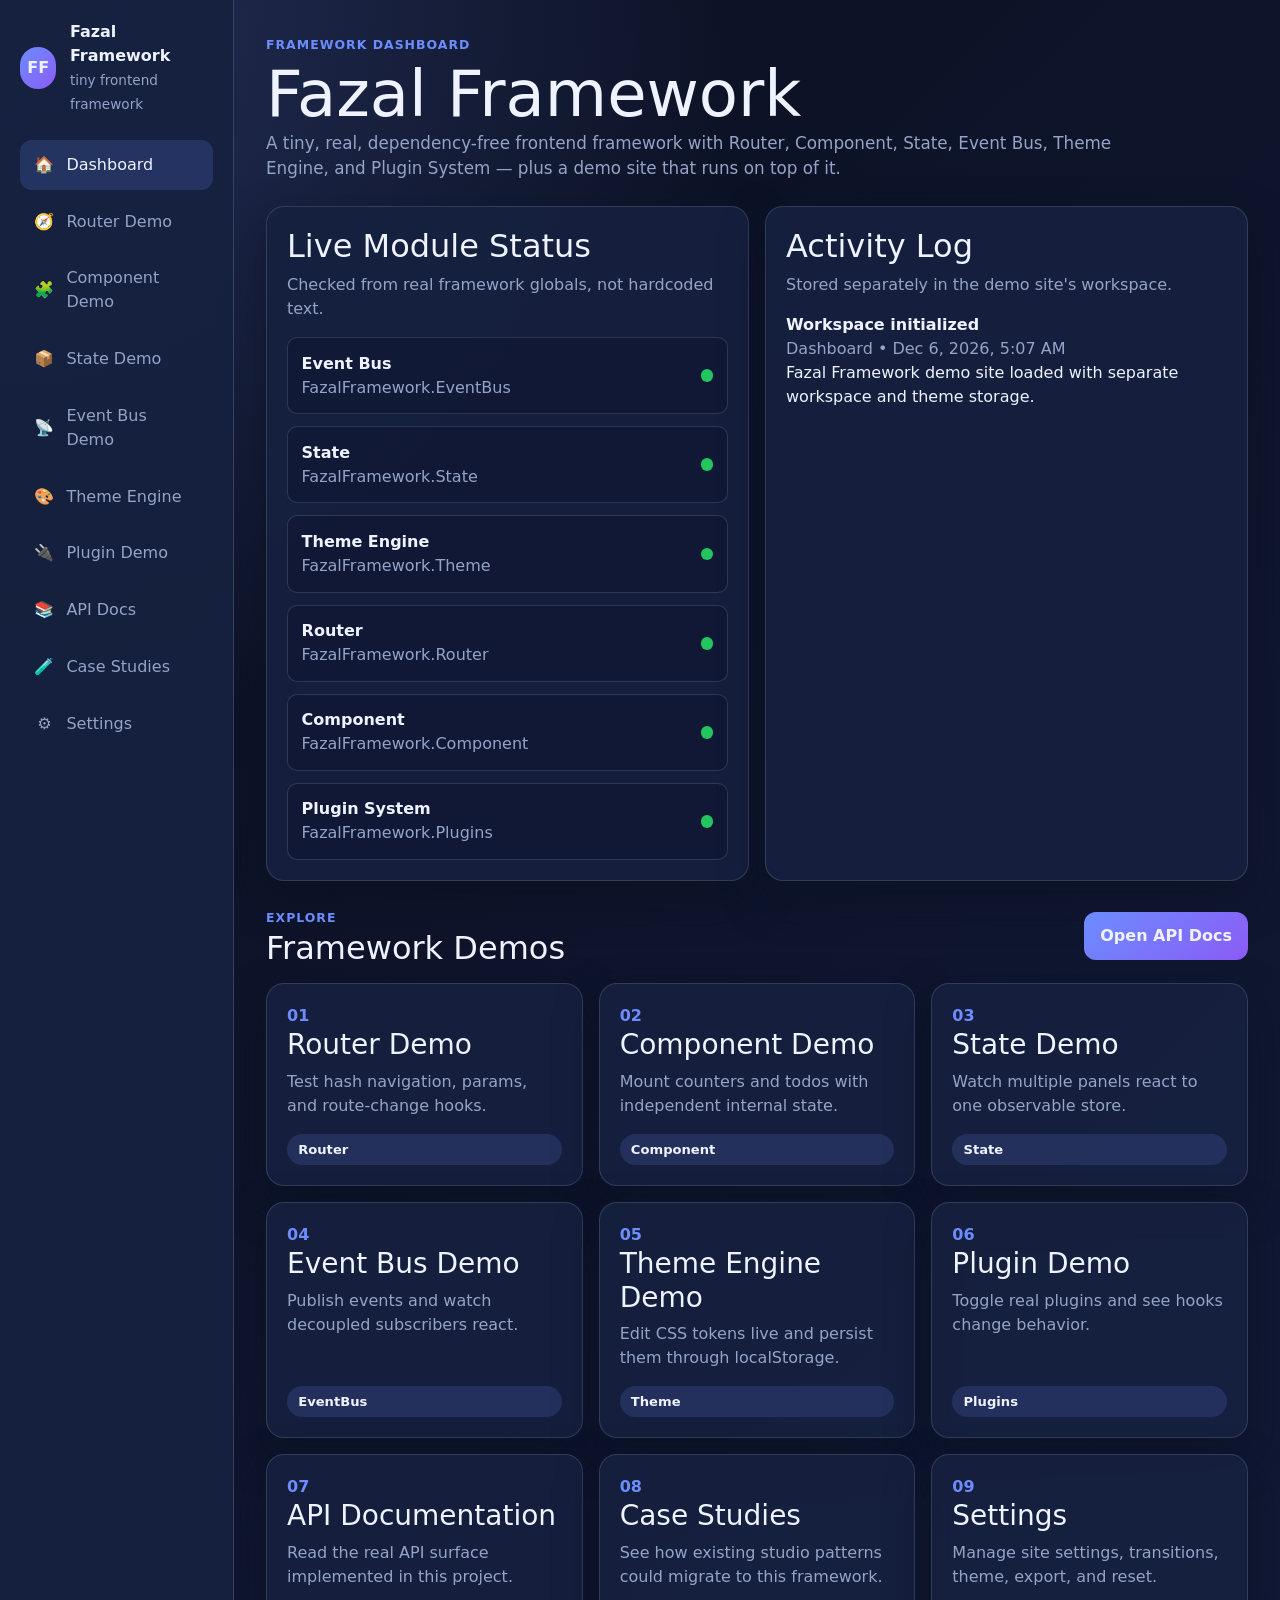
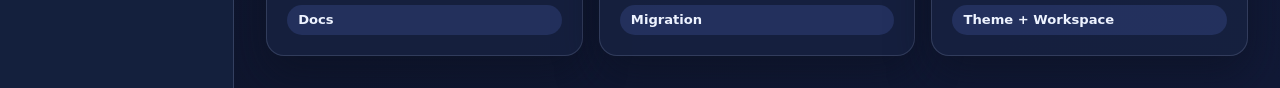
==== index.html @ 36706970 "Initial commit - Fazal Framework" ====
<!DOCTYPE html>
<html lang="en">

<head>
    <meta charset="UTF-8" />
    <meta name="viewport" content="width=device-width, initial-scale=1.0" />
    <title>Fazal Framework | Dashboard</title>

    <link href="https://cdn.jsdelivr.net/npm/bootstrap@5.3.3/dist/css/bootstrap.min.css" rel="stylesheet">
    <link rel="stylesheet" href="styles.css" />
    <link rel="stylesheet" href="css/dashboard.css" />
</head>

<body>
    <div class="app-shell" data-shell>
        <main class="main-content">
            <header class="page-header">
                <span class="eyebrow">Framework Dashboard</span>
                <h1 class="page-title">Fazal Framework</h1>
                <p class="page-subtitle">
                    A tiny, real, dependency-free frontend framework with Router, Component,
                    State, Event Bus, Theme Engine, and Plugin System — plus a demo site
                    that runs on top of it.
                </p>
            </header>

            <section class="grid grid-2 mb-4">
                <div class="card-panel">
                    <h2>Live Module Status</h2>
                    <p class="muted">Checked from real framework globals, not hardcoded text.</p>
                    <div class="module-status" id="moduleStatus"></div>
                </div>

                <div class="card-panel">
                    <h2>Activity Log</h2>
                    <p class="muted">Stored separately in the demo site's workspace.</p>
                    <div id="activityLog"></div>
                </div>
            </section>

            <section>
                <div class="d-flex justify-content-between align-items-center flex-wrap gap-3 mb-3">
                    <div>
                        <span class="eyebrow">Explore</span>
                        <h2 class="mb-0">Framework Demos</h2>
                    </div>
                    <a class="btn-theme" href="api-docs.html">Open API Docs</a>
                </div>

                <div class="grid grid-3" id="quickActions"></div>
            </section>
        </main>
    </div>

    <script src="https://code.jquery.com/jquery-3.7.1.min.js"></script>

    <script src="framework/fazal-event-bus.js"></script>
    <script src="framework/fazal-state.js"></script>
    <script src="framework/fazal-theme-engine.js"></script>
    <script src="framework/fazal-router.js"></script>
    <script src="framework/fazal-component.js"></script>
    <script src="framework/fazal-plugin-system.js"></script>
    <script src="framework/fazal-framework.js"></script>

    <script src="js/shared.js"></script>
    <script src="js/dashboard.js"></script>
</body>

</html>
---- styles.css ----
:root {
  --bg: #0b1020;
  --bg-soft: #111936;
  --card: #16213f;
  --text: #eef3ff;
  --muted: #95a3c7;
  --primary: #6c8cff;
  --secondary: #8b5cf6;
  --success: #22c55e;
  --warning: #f59e0b;
  --danger: #ef4444;
  --radius: 18px;
  --font-family: "Inter", system-ui, sans-serif;
}

* {
  box-sizing: border-box;
}

body {
  margin: 0;
  min-height: 100vh;
  background:
    radial-gradient(
      circle at top left,
      color-mix(in srgb, var(--primary), transparent 75%),
      transparent 35%
    ),
    linear-gradient(135deg, var(--bg), var(--bg-soft));
  color: var(--text);
  font-family: var(--font-family);
}

a {
  color: inherit;
  text-decoration: none;
}

button,
input,
select,
textarea {
  font: inherit;
}

.app-shell {
  min-height: 100vh;
  display: flex;
}

.sidebar {
  width: 280px;
  min-height: 100vh;
  position: sticky;
  top: 0;
  background: color-mix(in srgb, var(--card), transparent 6%);
  border-right: 1px solid color-mix(in srgb, var(--muted), transparent 75%);
  padding: 1.25rem;
  transition: width 220ms ease;
}

.sidebar.compact {
  width: 92px;
}

.brand {
  display: flex;
  gap: 0.85rem;
  align-items: center;
  margin-bottom: 1.5rem;
}

.brand-mark {
  width: 42px;
  height: 42px;
  border-radius: var(--radius);
  display: grid;
  place-items: center;
  background: linear-gradient(135deg, var(--primary), var(--secondary));
  color: var(--text);
  font-weight: 800;
}

.brand-text strong {
  display: block;
}

.brand-text span {
  color: var(--muted);
  font-size: 0.85rem;
}

.sidebar.compact .brand-text,
.sidebar.compact .nav-label {
  display: none;
}

.nav-list {
  display: grid;
  gap: 0.45rem;
}

.nav-link {
  display: flex;
  align-items: center;
  gap: 0.75rem;
  padding: 0.8rem 0.9rem;
  border-radius: calc(var(--radius) - 6px);
  color: var(--muted);
  transition: 180ms ease;
}

.nav-link:hover,
.nav-link.active {
  color: var(--text);
  background: color-mix(in srgb, var(--primary), transparent 82%);
}

.nav-icon {
  width: 1.25rem;
  text-align: center;
}

.main-content {
  width: 100%;
  padding: 2rem;
}

.page-header {
  margin-bottom: 1.5rem;
}

.eyebrow {
  color: var(--primary);
  font-weight: 700;
  letter-spacing: 0.08em;
  text-transform: uppercase;
  font-size: 0.78rem;
}

.page-title {
  font-size: clamp(2rem, 5vw, 4rem);
  line-height: 1;
  margin: 0.35rem 0;
}

.page-subtitle {
  max-width: 850px;
  color: var(--muted);
  font-size: 1.05rem;
}

.grid {
  display: grid;
  gap: 1rem;
}

.grid-2 {
  grid-template-columns: repeat(2, minmax(0, 1fr));
}

.grid-3 {
  grid-template-columns: repeat(3, minmax(0, 1fr));
}

.card-panel {
  background: color-mix(in srgb, var(--card), transparent 8%);
  border: 1px solid color-mix(in srgb, var(--muted), transparent 78%);
  border-radius: var(--radius);
  padding: 1.25rem;
  box-shadow: 0 18px 40px color-mix(in srgb, var(--bg), transparent 45%);
}

.card-panel h2,
.card-panel h3,
.card-panel h4 {
  margin-top: 0;
}

.muted {
  color: var(--muted);
}

.badge-soft {
  display: inline-flex;
  align-items: center;
  gap: 0.4rem;
  border-radius: 999px;
  padding: 0.35rem 0.7rem;
  background: color-mix(in srgb, var(--primary), transparent 84%);
  color: var(--text);
  font-size: 0.82rem;
  font-weight: 700;
}

.btn-theme {
  border: 0;
  border-radius: calc(var(--radius) - 6px);
  padding: 0.75rem 1rem;
  background: linear-gradient(135deg, var(--primary), var(--secondary));
  color: var(--text);
  font-weight: 800;
  cursor: pointer;
}

.btn-ghost {
  border: 1px solid color-mix(in srgb, var(--muted), transparent 70%);
  border-radius: calc(var(--radius) - 6px);
  padding: 0.75rem 1rem;
  background: transparent;
  color: var(--text);
  cursor: pointer;
}

.form-control,
.form-select {
  background-color: color-mix(in srgb, var(--bg-soft), transparent 12%);
  border-color: color-mix(in srgb, var(--muted), transparent 70%);
  color: var(--text);
}

.form-control:focus,
.form-select:focus {
  background-color: color-mix(in srgb, var(--bg-soft), transparent 5%);
  color: var(--text);
  border-color: var(--primary);
  box-shadow: 0 0 0 0.25rem color-mix(in srgb, var(--primary), transparent 78%);
}

.code-block,
pre {
  background: color-mix(in srgb, var(--bg), transparent 12%);
  border: 1px solid color-mix(in srgb, var(--muted), transparent 78%);
  border-radius: calc(var(--radius) - 6px);
  color: var(--text);
  padding: 1rem;
  overflow: auto;
}

code {
  color: var(--primary);
}

.status-message {
  position: fixed;
  right: 1rem;
  bottom: 1rem;
  max-width: 360px;
  z-index: 2000;
  border-radius: calc(var(--radius) - 6px);
  padding: 0.9rem 1rem;
  background: var(--card);
  color: var(--text);
  border: 1px solid color-mix(in srgb, var(--muted), transparent 70%);
  box-shadow: 0 18px 40px color-mix(in srgb, var(--bg), transparent 35%);
}

.transition-overlay {
  position: fixed;
  inset: 0;
  z-index: 3000;
  display: grid;
  place-items: center;
  background: var(--bg);
  color: var(--text);
  opacity: 1;
  pointer-events: all;
  transition: opacity 280ms ease;
}

.transition-overlay.is-hidden {
  opacity: 0;
  pointer-events: none;
}

.loader-box {
  display: grid;
  place-items: center;
  gap: 1rem;
  text-align: center;
}

.loader-ring {
  width: 52px;
  height: 52px;
  border-radius: 999px;
  border: 4px solid color-mix(in srgb, var(--primary), transparent 70%);
  border-top-color: var(--primary);
  animation: spin 850ms linear infinite;
}

.loader-text {
  color: var(--muted);
  font-weight: 700;
}

@keyframes spin {
  to {
    transform: rotate(360deg);
  }
}

@media (max-width: 992px) {
  .app-shell {
    display: block;
  }

  .sidebar {
    width: 100%;
    min-height: auto;
    position: relative;
  }

  .sidebar.compact {
    width: 100%;
  }

  .sidebar.compact .brand-text,
  .sidebar.compact .nav-label {
    display: inline;
  }

  .nav-list {
    grid-template-columns: repeat(2, minmax(0, 1fr));
  }

  .main-content {
    padding: 1.25rem;
  }

  .grid-2,
  .grid-3 {
    grid-template-columns: 1fr;
  }
}
---- css/dashboard.css ----
.module-status {
  display: grid;
  gap: 0.75rem;
}

.status-row {
  display: flex;
  align-items: center;
  justify-content: space-between;
  gap: 1rem;
  padding: 0.85rem;
  border-radius: calc(var(--radius) - 8px);
  background: color-mix(in srgb, var(--bg-soft), transparent 12%);
  border: 1px solid color-mix(in srgb, var(--muted), transparent 78%);
}

.status-dot {
  width: 0.8rem;
  height: 0.8rem;
  border-radius: 50%;
  background: var(--danger);
}

.status-dot.ready {
  background: var(--success);
}

.quick-card {
  min-height: 180px;
  display: flex;
  flex-direction: column;
  justify-content: space-between;
}

.quick-card:hover {
  transform: translateY(-3px);
  border-color: color-mix(in srgb, var(--primary), transparent 35%);
}

.module-number {
  color: var(--primary);
  font-weight: 800;
}
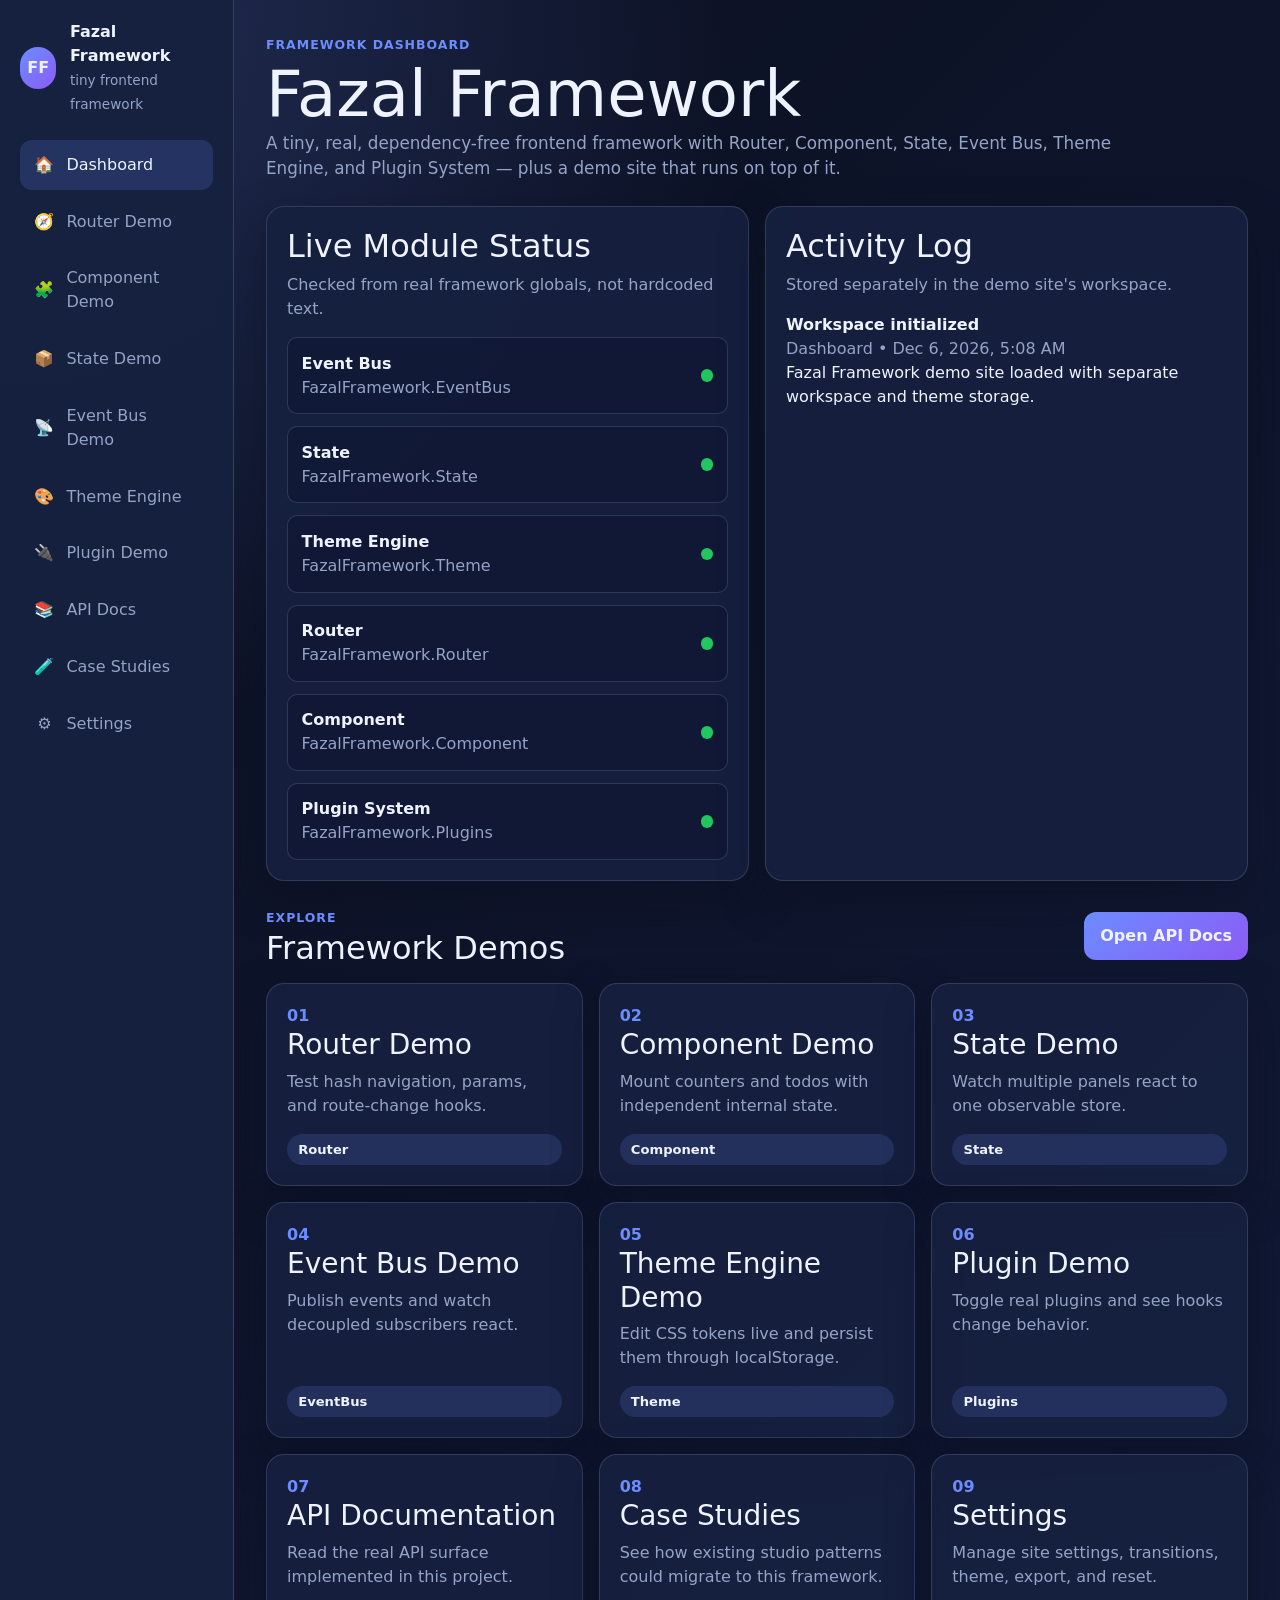
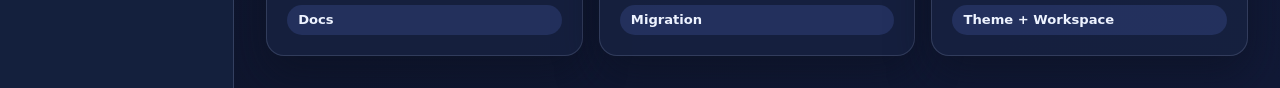
==== commit 3201992f: "Replace Inter with Manrope, actually load it The font stack listed Inter first but no page ever load" ====
--- a/index.html
+++ b/index.html
@@ -4,7 +4,19 @@
 <head>
     <meta charset="UTF-8" />
     <meta name="viewport" content="width=device-width, initial-scale=1.0" />
-    <title>Fazal Framework | Dashboard</title>
+    <title>fazal-framework — Dependency-Free JavaScript Frontend Framework</title>
+    <link rel="preconnect" href="https://fonts.googleapis.com" />
+    <link rel="preconnect" href="https://fonts.gstatic.com" crossorigin />
+    <link rel="stylesheet" href="https://fonts.googleapis.com/css2?family=Manrope:wght@400;500;600;700;800&display=swap" />
+    <meta name="description" content="A tiny, real, dependency-free frontend framework — Router, Component system, State management, Event Bus, Theme Engine, and Plugin system — with a documentation/demo site built on top of it." />
+    <link rel="canonical" href="https://fazal305.github.io/fazal-framework/" />
+    <meta property="og:type" content="website" />
+    <meta property="og:url" content="https://fazal305.github.io/fazal-framework/" />
+    <meta property="og:title" content="fazal-framework — Dependency-Free JavaScript Frontend Framework" />
+    <meta property="og:description" content="A tiny, real, dependency-free frontend framework — Router, Component system, State management, Event Bus, Theme Engine, and Plugin system — with a documentation/demo site built on top of it." />
+    <meta name="twitter:card" content="summary_large_image" />
+    <meta name="twitter:title" content="fazal-framework — Dependency-Free JavaScript Frontend Framework" />
+    <meta name="twitter:description" content="A tiny, real, dependency-free frontend framework — Router, Component system, State management, Event Bus, Theme Engine, and Plugin system — with a documentation/demo site built on top of it." />
 
     <link href="https://cdn.jsdelivr.net/npm/bootstrap@5.3.3/dist/css/bootstrap.min.css" rel="stylesheet">
     <link rel="stylesheet" href="styles.css" />
--- a/styles.css
+++ b/styles.css
@@ -10,7 +10,7 @@
   --warning: #f59e0b;
   --danger: #ef4444;
   --radius: 18px;
-  --font-family: "Inter", system-ui, sans-serif;
+  --font-family: "Manrope", system-ui, sans-serif;
 }
 
 * {
